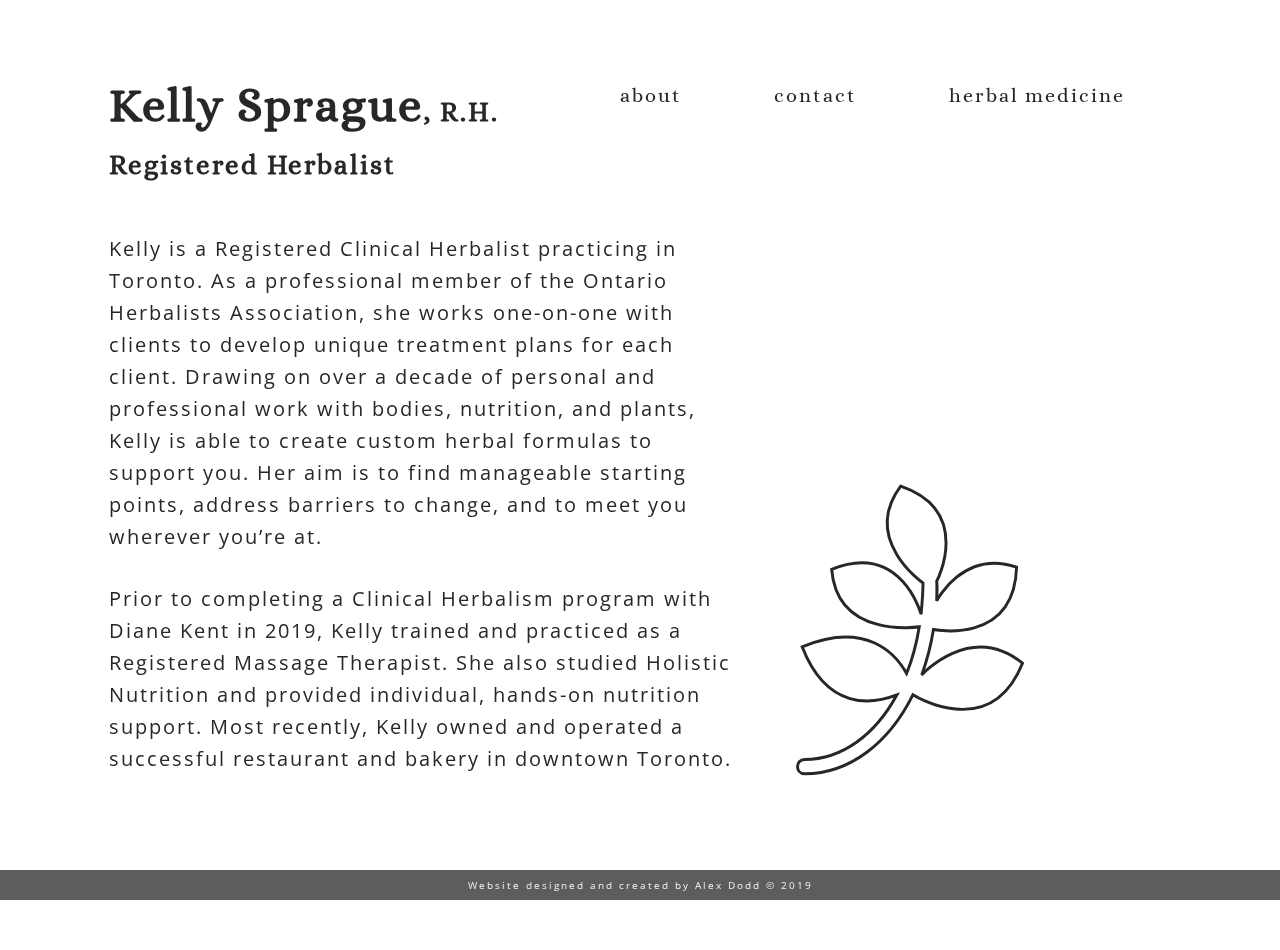
==== about.html @ 2f484fe4 "updating client requests" ====
<!DOCTYPE html>
<html lang="en">
<head>
	<meta charset="UTF-8">
	<meta name="viewport" content="width=device-width, initial-scale=0.8">
	<meta http-equiv="X-UA-Compatible" content="ie=edge">
	<link href="https://fonts.googleapis.com/css?family=Alice|Open+Sans&display=swap" rel="stylesheet"> 
	<link rel="stylesheet" href="./styles/style.css">
	<title>Kelly Sprague | Registered Herbalist</title>
</head>
<body class="home">
	<div class="outerWrapper">
		<header>
			<div class="wrapper">
				<div class="headerBox">
					<h1>Kelly Sprague<span>, R.H.</span></h1>
					<h2>Registered Herbalist</h2>
				</div>
				<nav>
					<ul>
						<li><a href="./about.html">about</a></li>
						<!-- <li><a href="./consultation.html">consultation</a></li> -->
						<li><a href="./contact.html">contact</a></li>
						<li><a href="./herbalmedicine.html">herbal medicine</a></li>
					</ul>
				</nav>
				<div id="hamburger" class="hamburger">
					<span></span>
					<span></span>
					<span></span>
					<span></span>
				</div>
			</div>
		</header>
		<main>
			<div class="wrapper">
				<div>
					<p>Kelly is a Registered Clinical Herbalist practicing in Toronto. As a professional member of the Ontario Herbalists Association, she works one-on-one with clients to develop unique treatment plans for each client. Drawing on over a decade of personal and professional work with bodies, nutrition, and plants, Kelly is able to create custom herbal formulas to support you. Her aim is to find manageable starting points, address barriers to change, and to meet you wherever you’re at.</p>
					<p>Prior to completing a Clinical Herbalism program with Diane Kent in 2019, Kelly trained and practiced as a Registered Massage Therapist. She also studied Holistic Nutrition and provided individual, hands-on nutrition support. Most recently, Kelly owned and operated a successful restaurant and bakery in downtown Toronto.</p>
				</div>
				<svg aria-hidden="true" focusable="false" data-prefix="fab" data-icon="pagelines"
					class="svg-inline--fa fa-pagelines fa-w-12" role="img" xmlns="http://www.w3.org/2000/svg" viewBox="0 0 384 512">
					<path stroke="#272727" fill-opacity="0" stroke-width="5"
						d="M384 312.7c-55.1 136.7-187.1 54-187.1 54-40.5 81.8-107.4 134.4-184.6 134.7-16.1 0-16.6-24.4 0-24.4 64.4-.3 120.5-42.7 157.2-110.1-41.1 15.9-118.6 27.9-161.6-82.2 109-44.9 159.1 11.2 178.3 45.5 9.9-24.4 17-50.9 21.6-79.7 0 0-139.7 21.9-149.5-98.1 119.1-47.9 152.6 76.7 152.6 76.7 1.6-16.7 3.3-52.6 3.3-53.4 0 0-106.3-73.7-38.1-165.2 124.6 43 61.4 162.4 61.4 162.4.5 1.6.5 23.8 0 33.4 0 0 45.2-89 136.4-57.5-4.2 134-141.9 106.4-141.9 106.4-4.4 27.4-11.2 53.4-20 77.5 0 0 83-91.8 172-20z">
					</path>
				</svg>
			</div>
		</main>
	</div>
	<footer>
		<div class="wrapper">
			<p>Website designed and created by <a href="http://alexdodd.ca" target=_blank rel="noopener noreferrer">Alex Dodd</a> &copy 2019</p>
		</div>
	</footer>
	<script src="./scripts/jQuery.js"></script>
	<script src="./scripts/script.js"></script>
</body>
</html>
---- styles/style.css ----
html {
  line-height: 1.15;
  -ms-text-size-adjust: 100%;
  -webkit-text-size-adjust: 100%;
}

body {
  margin: 0;
}

article, aside, footer, header, nav, section {
  display: block;
}

h1 {
  font-size: 2em;
  margin: .67em 0;
}

figcaption, figure, main {
  display: block;
}

figure {
  margin: 1em 40px;
}

hr {
  -webkit-box-sizing: content-box;
          box-sizing: content-box;
  height: 0;
  overflow: visible;
}

pre {
  font-family: monospace,monospace;
  font-size: 1em;
}

a {
  background-color: transparent;
  -webkit-text-decoration-skip: objects;
}

abbr[title] {
  border-bottom: none;
  text-decoration: underline;
  -webkit-text-decoration: underline dotted;
          text-decoration: underline dotted;
}

b, strong {
  font-weight: inherit;
}

b, strong {
  font-weight: bolder;
}

code, kbd, samp {
  font-family: monospace,monospace;
  font-size: 1em;
}

dfn {
  font-style: italic;
}

mark {
  background-color: #ff0;
  color: #000;
}

small {
  font-size: 80%;
}

sub, sup {
  font-size: 75%;
  line-height: 0;
  position: relative;
  vertical-align: baseline;
}

sub {
  bottom: -.25em;
}

sup {
  top: -.5em;
}

audio, video {
  display: inline-block;
}

audio:not([controls]) {
  display: none;
  height: 0;
}

img {
  border-style: none;
}

svg:not(:root) {
  overflow: hidden;
}

button, input, optgroup, select, textarea {
  font-family: sans-serif;
  font-size: 100%;
  line-height: 1.15;
  margin: 0;
}

button, input {
  overflow: visible;
}

button, select {
  text-transform: none;
}

button, html [type=button], [type=reset], [type=submit] {
  -webkit-appearance: button;
}

button::-moz-focus-inner, [type=button]::-moz-focus-inner, [type=reset]::-moz-focus-inner, [type=submit]::-moz-focus-inner {
  border-style: none;
  padding: 0;
}

button:-moz-focusring, [type=button]:-moz-focusring, [type=reset]:-moz-focusring, [type=submit]:-moz-focusring {
  outline: 1px dotted ButtonText;
}

fieldset {
  padding: .35em .75em .625em;
}

legend {
  -webkit-box-sizing: border-box;
          box-sizing: border-box;
  color: inherit;
  display: table;
  max-width: 100%;
  padding: 0;
  white-space: normal;
}

progress {
  display: inline-block;
  vertical-align: baseline;
}

textarea {
  overflow: auto;
}

[type=checkbox], [type=radio] {
  -webkit-box-sizing: border-box;
          box-sizing: border-box;
  padding: 0;
}

[type=number]::-webkit-inner-spin-button, [type=number]::-webkit-outer-spin-button {
  height: auto;
}

[type=search] {
  -webkit-appearance: textfield;
  outline-offset: -2px;
}

[type=search]::-webkit-search-cancel-button, [type=search]::-webkit-search-decoration {
  -webkit-appearance: none;
}

::-webkit-file-upload-button {
  -webkit-appearance: button;
  font: inherit;
}

details, menu {
  display: block;
}

summary {
  display: list-item;
}

canvas {
  display: inline-block;
}

template {
  display: none;
}

[hidden] {
  display: none;
}

.clearfix:after {
  visibility: hidden;
  display: block;
  font-size: 0;
  content: '';
  clear: both;
  height: 0;
}

html {
  -webkit-box-sizing: border-box;
  box-sizing: border-box;
}

*, *:before, *:after {
  -webkit-box-sizing: inherit;
          box-sizing: inherit;
}

.sr-only {
  position: absolute;
  width: 1px;
  height: 1px;
  margin: -1px;
  border: 0;
  padding: 0;
  white-space: nowrap;
  -webkit-clip-path: inset(100%);
          clip-path: inset(100%);
  clip: rect(0 0 0 0);
  overflow: hidden;
}

html {
  color: #272727;
  font-size: 125%;
  font-family: "Alice", serif;
  font-weight: 400;
  overflow-x: hidden;
}

p {
  font-family: "Open Sans", sans-serif;
}

.outerWrapper {
  margin: 50px;
}

.wrapper {
  position: relative;
  max-width: 1100px;
  width: 90%;
  margin: 0 auto;
}

body {
  margin: 0;
  line-height: 32px;
  letter-spacing: 2px;
}

header .wrapper {
  display: -webkit-box;
  display: -ms-flexbox;
  display: flex;
}

header .wrapper .headerBox {
  width: 40%;
}

header .wrapper .headerBox h1 {
  margin-bottom: 20px;
  font-size: 2.37rem;
  line-height: 1;
}

header .wrapper .headerBox h1 span {
  font-size: 1.33rem;
}

header .wrapper .headerBox h2 {
  margin-top: 0;
  font-size: 1.33rem;
}

header .wrapper .headerBox h3 {
  font-size: 1rem;
}

nav {
  display: -webkit-box;
  display: -ms-flexbox;
  display: flex;
  -webkit-box-pack: center;
      -ms-flex-pack: center;
          justify-content: center;
  width: 60%;
  margin: 0 auto;
  padding: 0;
}

nav ul {
  display: -webkit-box;
  display: -ms-flexbox;
  display: flex;
  -ms-flex-pack: distribute;
      justify-content: space-around;
  width: 100%;
  list-style: none;
}

nav ul li {
  margin: 10px;
}

nav a {
  position: relative;
  text-decoration: none;
  padding-bottom: 8px;
}

nav a:before, nav a:after {
  content: '';
  position: absolute;
  bottom: 2px;
  left: 0;
  right: 0;
  height: 1.5px;
  background-color: #385b4f;
}

nav a:before {
  opacity: 0;
  -webkit-transform: translateY(-8px);
          transform: translateY(-8px);
  -webkit-transition: opacity 0s, -webkit-transform 0s cubic-bezier(0.175, 0.885, 0.32, 1.275);
  transition: opacity 0s, -webkit-transform 0s cubic-bezier(0.175, 0.885, 0.32, 1.275);
  transition: transform 0s cubic-bezier(0.175, 0.885, 0.32, 1.275), opacity 0s;
  transition: transform 0s cubic-bezier(0.175, 0.885, 0.32, 1.275), opacity 0s, -webkit-transform 0s cubic-bezier(0.175, 0.885, 0.32, 1.275);
}

nav a:after {
  opacity: 0;
  -webkit-transform: translateY(4px);
          transform: translateY(4px);
  -webkit-transition: opacity 0.2s, -webkit-transform 0.2s cubic-bezier(0.175, 0.885, 0.32, 1.275);
  transition: opacity 0.2s, -webkit-transform 0.2s cubic-bezier(0.175, 0.885, 0.32, 1.275);
  transition: transform 0.2s cubic-bezier(0.175, 0.885, 0.32, 1.275), opacity 0.2s;
  transition: transform 0.2s cubic-bezier(0.175, 0.885, 0.32, 1.275), opacity 0.2s, -webkit-transform 0.2s cubic-bezier(0.175, 0.885, 0.32, 1.275);
}

nav a:hover:before, nav a:hover:after, nav a:focus:before, nav a:focus:after {
  opacity: 1;
  -webkit-transform: translateY(0);
          transform: translateY(0);
}

nav a:hover:before, nav a:focus:before {
  -webkit-transition: opacity 0.2s, -webkit-transform 0.2s cubic-bezier(0.175, 0.885, 0.32, 1.275);
  transition: opacity 0.2s, -webkit-transform 0.2s cubic-bezier(0.175, 0.885, 0.32, 1.275);
  transition: transform 0.2s cubic-bezier(0.175, 0.885, 0.32, 1.275), opacity 0.2s;
  transition: transform 0.2s cubic-bezier(0.175, 0.885, 0.32, 1.275), opacity 0.2s, -webkit-transform 0.2s cubic-bezier(0.175, 0.885, 0.32, 1.275);
}

nav a:hover:after, nav a:focus:after {
  -webkit-transition: opacity 0s 0.2s, -webkit-transform 0s 0.2s cubic-bezier(0.175, 0.885, 0.32, 1.275);
  transition: opacity 0s 0.2s, -webkit-transform 0s 0.2s cubic-bezier(0.175, 0.885, 0.32, 1.275);
  transition: transform 0s 0.2s cubic-bezier(0.175, 0.885, 0.32, 1.275), opacity 0s 0.2s;
  transition: transform 0s 0.2s cubic-bezier(0.175, 0.885, 0.32, 1.275), opacity 0s 0.2s, -webkit-transform 0s 0.2s cubic-bezier(0.175, 0.885, 0.32, 1.275);
}

.hamburger {
  width: 35px;
  height: 25px;
  position: fixed;
  top: 40px;
  right: 80px;
  display: none;
  -webkit-transform: rotate(0deg);
  transform: rotate(0deg);
  -webkit-transition: .5s ease-in-out;
  transition: .5s ease-in-out;
  cursor: pointer;
}

.hamburger span {
  display: block;
  position: absolute;
  height: 4px;
  width: 100%;
  background: #272727;
  border-radius: 9px;
  opacity: 1;
  left: 0;
  -webkit-transform: rotate(0deg);
  transform: rotate(0deg);
  -webkit-transition: .25s ease-in-out;
  transition: .25s ease-in-out;
}

.hamburger span:nth-child(1) {
  top: 0px;
}

.hamburger span:nth-child(2),
.hamburger span:nth-child(3) {
  top: 9px;
}

.hamburger span:nth-child(4) {
  top: 18px;
}

.hamburger.open span:nth-child(1) {
  top: 18px;
  width: 0%;
  left: 50%;
}

.hamburger.open span:nth-child(2) {
  -webkit-transform: rotate(45deg);
  transform: rotate(45deg);
}

.hamburger.open span:nth-child(3) {
  -webkit-transform: rotate(-45deg);
  transform: rotate(-45deg);
}

.hamburger.open span:nth-child(4) {
  top: 18px;
  width: 0%;
  left: 50%;
}

img {
  width: 100%;
}

a {
  text-decoration: none;
  color: #272727;
}

.clickHere {
  font-weight: 600;
}

svg.fa-pagelines {
  position: fixed;
  right: 220px;
  bottom: 120px;
  height: 300px;
  width: 300px;
  z-index: -1;
}

footer {
  position: fixed;
  bottom: 0;
  display: -webkit-box;
  display: -ms-flexbox;
  display: flex;
  -webkit-box-align: center;
      -ms-flex-align: center;
          align-items: center;
  background: rgba(39, 39, 39, 0.75);
  width: 100%;
  height: 30px;
  color: #f0f0f0;
  padding: 10px 0;
  text-align: center;
}

footer .wrapper p {
  width: 100%;
  margin: 0;
  font-size: .5rem;
}

footer a {
  color: #f0f0f0;
}

footer a:hover {
  color: #b27409;
}

@media (max-width: 1150px) {
  header .wrapper .headerBox {
    width: 100%;
  }
  header .wrapper nav {
    display: none;
  }
  header .wrapper .hamburger {
    display: block;
  }
}

main .wrapper {
  display: -webkit-box;
  display: -ms-flexbox;
  display: flex;
}

.home {
  width: 100%;
  height: 100vh;
}

.home p {
  width: 60%;
  margin: 30px 0;
}

.consultation {
  width: 100%;
  height: 100vh;
}

.consultation nav ul li:nth-of-type(2) a {
  color: #385b4f;
  text-shadow: 1px 1px #272727;
}

.consultation p {
  width: 60%;
  margin: 50px 0 0;
}

.consultation p a {
  -webkit-transition: .3s;
  transition: .3s;
}

.consultation p a:hover {
  color: #385b4f;
}

.consultation .contactForm {
  display: -webkit-box;
  display: -ms-flexbox;
  display: flex;
  width: 100%;
}

.consultation .socialIcons {
  display: -webkit-box;
  display: -ms-flexbox;
  display: flex;
  -ms-flex-wrap: wrap;
      flex-wrap: wrap;
  -webkit-box-pack: justify;
      -ms-flex-pack: justify;
          justify-content: space-between;
  width: 25%;
  margin: 30px;
}

.consultation .socialIcons svg {
  height: 50px;
  width: 50px;
  -webkit-transition: .3s;
  transition: .3s;
}

.consultation .socialIcons svg:hover {
  color: #385b4f;
}

.consultation form {
  display: -webkit-box;
  display: -ms-flexbox;
  display: flex;
  -webkit-box-orient: vertical;
  -webkit-box-direction: normal;
      -ms-flex-direction: column;
          flex-direction: column;
  -webkit-box-align: end;
      -ms-flex-align: end;
          align-items: flex-end;
  width: 55%;
  padding: 30px;
}

.consultation form fieldset {
  display: -webkit-box;
  display: -ms-flexbox;
  display: flex;
  -webkit-box-orient: vertical;
  -webkit-box-direction: normal;
      -ms-flex-direction: column;
          flex-direction: column;
  -webkit-box-align: space-between;
      -ms-flex-align: space-between;
          align-items: space-between;
  width: 100%;
  padding: 0;
  border: none;
}

.consultation form input {
  height: 40px;
  padding-left: 15px;
  margin: 0 0 10px;
  border: 2px solid #272727;
  border-radius: 0;
}

.consultation form .textareaBox {
  width: 100%;
  margin-bottom: 20px;
}

.consultation form .textareaBox textarea {
  height: 150px;
  width: 100%;
  padding: 5px 0 0 15px;
  border: 2px solid #272727;
  border-radius: 0;
  resize: none;
}

.consultation form .buttonBox {
  width: 100%;
  display: -webkit-box;
  display: -ms-flexbox;
  display: flex;
  -webkit-box-pack: center;
      -ms-flex-pack: center;
          justify-content: center;
}

.consultation form .buttonBox button {
  height: 40px;
  width: 130px;
  border: none;
  background-color: #385b4f;
  -webkit-transition: .3s;
  transition: .3s;
}

.consultation form .buttonBox button:hover {
  background-color: #4b7b6a;
}

.contact {
  width: 100%;
  height: 100vh;
}

.contact main p {
  width: 60%;
}

.contact main p:first-of-type {
  margin: 30px 0 0;
}

.contact p a {
  -webkit-transition: .3s;
  transition: .3s;
}

.contact p a:hover {
  color: #385b4f;
}

.contact .contactForm {
  display: -webkit-box;
  display: -ms-flexbox;
  display: flex;
  width: 100%;
}

.contact .socialIcons {
  display: -webkit-box;
  display: -ms-flexbox;
  display: flex;
  -ms-flex-wrap: wrap;
      flex-wrap: wrap;
  -webkit-box-pack: justify;
      -ms-flex-pack: justify;
          justify-content: space-between;
  width: 60%;
  margin: 30px;
  padding: 0 100px;
}

.contact .socialIcons svg {
  height: 50px;
  width: 50px;
  -webkit-transition: .3s;
  transition: .3s;
}

.contact .socialIcons svg:hover {
  color: #385b4f;
}

.contact .better-inline-booking-widget {
  position: relative;
  width: 100%;
  height: 500px;
  margin-bottom: 50px;
  overflow: hidden;
}

.contact .better-inline-booking-widget iframe {
  position: absolute;
  top: 0;
  left: 0;
  width: 100%;
  height: 100%;
}

.herbalMedicine {
  width: 100%;
  height: 100vh;
}

.herbalMedicine main p {
  font-size: .9rem;
  width: 60%;
}

.herbalMedicine main p:last-of-type {
  margin-bottom: 100px;
}
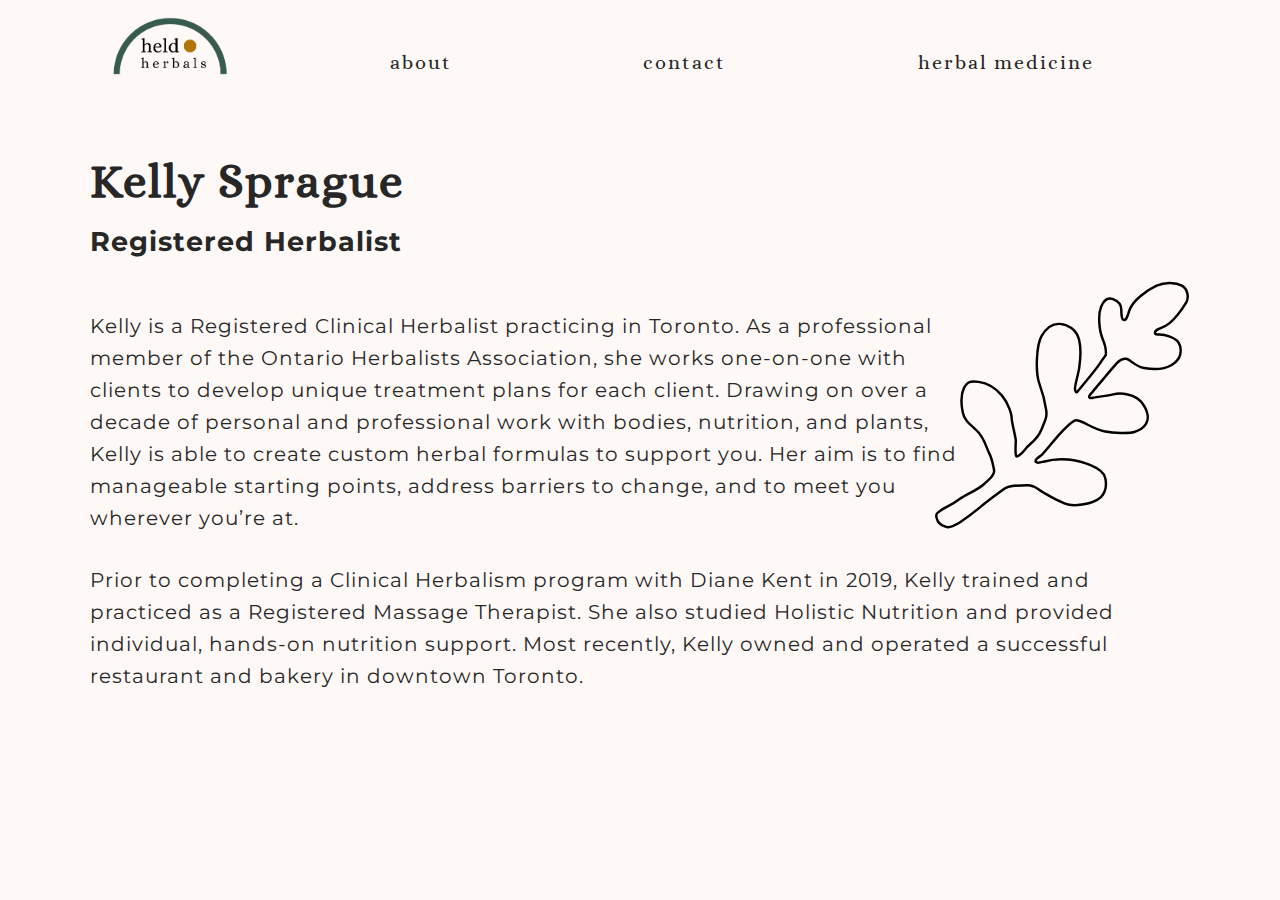
==== commit 713e8cdc: "adjusting svg and nav layout" ====
--- a/about.html
+++ b/about.html
@@ -2,56 +2,60 @@
 <html lang="en">
 <head>
 	<meta charset="UTF-8">
-	<meta name="viewport" content="width=device-width, initial-scale=0.8">
+	<meta name="viewport" content="width=device-width, initial-scale=1.0">
 	<meta http-equiv="X-UA-Compatible" content="ie=edge">
-	<link href="https://fonts.googleapis.com/css?family=Alice|Open+Sans&display=swap" rel="stylesheet"> 
+	<link href="https://fonts.googleapis.com/css?family=Alice|Montserrat&display=swap" rel="stylesheet"> 
 	<link rel="stylesheet" href="./styles/style.css">
 	<title>Kelly Sprague | Registered Herbalist</title>
 </head>
 <body class="home">
-	<div class="outerWrapper">
-		<header>
-			<div class="wrapper">
-				<div class="headerBox">
-					<h1>Kelly Sprague<span>, R.H.</span></h1>
-					<h2>Registered Herbalist</h2>
+	<header>
+		<div class="wrapper">
+			<nav>
+				<div class="image-container">
+					<img src="./assets/logo.png" alt="">
 				</div>
-				<nav>
-					<ul>
-						<li><a href="./about.html">about</a></li>
-						<!-- <li><a href="./consultation.html">consultation</a></li> -->
-						<li><a href="./contact.html">contact</a></li>
-						<li><a href="./herbalmedicine.html">herbal medicine</a></li>
-					</ul>
-				</nav>
-				<div id="hamburger" class="hamburger">
-					<span></span>
-					<span></span>
-					<span></span>
-					<span></span>
+				<ul>
+					<li><a href="./about.html">about</a></li>
+					<!-- <li><a href="./consultation.html">consultation</a></li> -->
+					<li><a href="./contact.html">contact</a></li>
+					<li><a href="./herbalmedicine.html">herbal medicine</a></li>
+				</ul>
+			</nav>
+			<div id="hamburger" class="hamburger">
+				<span></span>
+				<span></span>
+				<span></span>
+				<span></span>
+			</div>
+			<div class="headerBox">
+				<h1>Kelly Sprague</h1>
+				<h2>Registered Herbalist</h2>
+			</div>
+		</div>
+	</header>
+	<main>
+		<div class="wrapper">
+			<div>
+				<img src="./assets/plant-4.svg" alt="">
+				<p>Kelly is a Registered Clinical Herbalist practicing in Toronto. As a professional member of the Ontario Herbalists Association, she works one-on-one with clients to develop unique treatment plans for each client. Drawing on over a decade of personal and professional work with bodies, nutrition, and plants, Kelly is able to create custom herbal formulas to support you. Her aim is to find manageable starting points, address barriers to change, and to meet you wherever you’re at.</p>
+				<p>Prior to completing a Clinical Herbalism program with Diane Kent in 2019, Kelly trained and practiced as a Registered Massage Therapist. She also studied Holistic Nutrition and provided individual, hands-on nutrition support. Most recently, Kelly owned and operated a successful restaurant and bakery in downtown Toronto.</p>
+			</div>
+		</div>
+		<!-- <section>
+			<div>
+				<div class="contact-info">
+	
 				</div>
+				<a href="./contact.html" class="book-now">Book Now</a>
 			</div>
-		</header>
-		<main>
-			<div class="wrapper">
-				<div>
-					<p>Kelly is a Registered Clinical Herbalist practicing in Toronto. As a professional member of the Ontario Herbalists Association, she works one-on-one with clients to develop unique treatment plans for each client. Drawing on over a decade of personal and professional work with bodies, nutrition, and plants, Kelly is able to create custom herbal formulas to support you. Her aim is to find manageable starting points, address barriers to change, and to meet you wherever you’re at.</p>
-					<p>Prior to completing a Clinical Herbalism program with Diane Kent in 2019, Kelly trained and practiced as a Registered Massage Therapist. She also studied Holistic Nutrition and provided individual, hands-on nutrition support. Most recently, Kelly owned and operated a successful restaurant and bakery in downtown Toronto.</p>
-				</div>
-				<svg aria-hidden="true" focusable="false" data-prefix="fab" data-icon="pagelines"
-					class="svg-inline--fa fa-pagelines fa-w-12" role="img" xmlns="http://www.w3.org/2000/svg" viewBox="0 0 384 512">
-					<path stroke="#272727" fill-opacity="0" stroke-width="5"
-						d="M384 312.7c-55.1 136.7-187.1 54-187.1 54-40.5 81.8-107.4 134.4-184.6 134.7-16.1 0-16.6-24.4 0-24.4 64.4-.3 120.5-42.7 157.2-110.1-41.1 15.9-118.6 27.9-161.6-82.2 109-44.9 159.1 11.2 178.3 45.5 9.9-24.4 17-50.9 21.6-79.7 0 0-139.7 21.9-149.5-98.1 119.1-47.9 152.6 76.7 152.6 76.7 1.6-16.7 3.3-52.6 3.3-53.4 0 0-106.3-73.7-38.1-165.2 124.6 43 61.4 162.4 61.4 162.4.5 1.6.5 23.8 0 33.4 0 0 45.2-89 136.4-57.5-4.2 134-141.9 106.4-141.9 106.4-4.4 27.4-11.2 53.4-20 77.5 0 0 83-91.8 172-20z">
-					</path>
-				</svg>
-			</div>
-		</main>
-	</div>
-	<footer>
+		</section> -->
+	</main>
+	<!-- <footer>
 		<div class="wrapper">
 			<p>Website designed and created by <a href="http://alexdodd.ca" target=_blank rel="noopener noreferrer">Alex Dodd</a> &copy 2019</p>
 		</div>
-	</footer>
+	</footer> -->
 	<script src="./scripts/jQuery.js"></script>
 	<script src="./scripts/script.js"></script>
 </body>
--- a/styles/style.css
+++ b/styles/style.css
@@ -236,19 +236,17 @@
 }
 
 html {
+  font-size: 125%;
+}
+
+body {
+  background: #fef8f6;
+  margin: 0;
   color: #272727;
-  font-size: 125%;
   font-family: "Alice", serif;
   font-weight: 400;
-  overflow-x: hidden;
-}
-
-p {
-  font-family: "Open Sans", sans-serif;
-}
-
-.outerWrapper {
-  margin: 50px;
+  line-height: 32px;
+  letter-spacing: 2px;
 }
 
 .wrapper {
@@ -258,38 +256,45 @@
   margin: 0 auto;
 }
 
-body {
+img {
+  width: 100%;
+  height: auto;
+}
+
+a {
+  text-decoration: none;
+  color: #272727;
+}
+
+ul,
+ol {
   margin: 0;
-  line-height: 32px;
-  letter-spacing: 2px;
-}
-
-header .wrapper {
-  display: -webkit-box;
-  display: -ms-flexbox;
-  display: flex;
-}
-
-header .wrapper .headerBox {
-  width: 40%;
-}
-
-header .wrapper .headerBox h1 {
+  padding: 0;
+  list-style: none;
+}
+
+p,
+h2 {
+  font-family: "Montserrat", sans-serif;
+  letter-spacing: 1px;
+}
+
+header .wrapper h1 {
   margin-bottom: 20px;
   font-size: 2.37rem;
   line-height: 1;
 }
 
-header .wrapper .headerBox h1 span {
+header .wrapper h1 span {
   font-size: 1.33rem;
 }
 
-header .wrapper .headerBox h2 {
+header .wrapper h2 {
   margin-top: 0;
   font-size: 1.33rem;
 }
 
-header .wrapper .headerBox h3 {
+header .wrapper h3 {
   font-size: 1rem;
 }
 
@@ -300,19 +305,27 @@
   -webkit-box-pack: center;
       -ms-flex-pack: center;
           justify-content: center;
-  width: 60%;
+  -webkit-box-align: center;
+      -ms-flex-align: center;
+          align-items: center;
   margin: 0 auto;
   padding: 0;
 }
 
+nav .image-container {
+  width: 250px;
+}
+
 nav ul {
   display: -webkit-box;
   display: -ms-flexbox;
   display: flex;
   -ms-flex-pack: distribute;
       justify-content: space-around;
-  width: 100%;
-  list-style: none;
+  -webkit-box-align: center;
+      -ms-flex-align: center;
+          align-items: center;
+  width: 100%;
 }
 
 nav ul li {
@@ -332,7 +345,7 @@
   left: 0;
   right: 0;
   height: 1.5px;
-  background-color: #385b4f;
+  background-color: #b27409;
 }
 
 nav a:before {
@@ -439,13 +452,16 @@
   left: 50%;
 }
 
-img {
-  width: 100%;
-}
-
-a {
-  text-decoration: none;
-  color: #272727;
+.book-now {
+  background: #272727;
+  padding: 10px;
+  margin: 5px;
+  color: #fef8f6;
+  font-family: "Montserrat", sans-serif;
+  font-size: .75rem;
+  font-weight: 550;
+  letter-spacing: 0.2px;
+  border-radius: 5px;
 }
 
 .clickHere {
@@ -472,8 +488,7 @@
           align-items: center;
   background: rgba(39, 39, 39, 0.75);
   width: 100%;
-  height: 30px;
-  color: #f0f0f0;
+  color: #fef8f6;
   padding: 10px 0;
   text-align: center;
 }
@@ -485,7 +500,7 @@
 }
 
 footer a {
-  color: #f0f0f0;
+  color: #fef8f6;
 }
 
 footer a:hover {
@@ -493,9 +508,6 @@
 }
 
 @media (max-width: 1150px) {
-  header .wrapper .headerBox {
-    width: 100%;
-  }
   header .wrapper nav {
     display: none;
   }
@@ -510,13 +522,21 @@
   display: flex;
 }
 
+main img {
+  float: right;
+  width: 20vw;
+  margin-left: -20px;
+  shape-outside: url("./../assets/plant-4.svg");
+  shape-margin: 0.8em;
+  shape-image-threshold: 0.5;
+}
+
 .home {
   width: 100%;
   height: 100vh;
 }
 
 .home p {
-  width: 60%;
   margin: 30px 0;
 }
 
@@ -526,7 +546,7 @@
 }
 
 .consultation nav ul li:nth-of-type(2) a {
-  color: #385b4f;
+  color: #b27409;
   text-shadow: 1px 1px #272727;
 }
 
@@ -541,7 +561,7 @@
 }
 
 .consultation p a:hover {
-  color: #385b4f;
+  color: #b27409;
 }
 
 .consultation .contactForm {
@@ -572,7 +592,7 @@
 }
 
 .consultation .socialIcons svg:hover {
-  color: #385b4f;
+  color: #b27409;
 }
 
 .consultation form {
@@ -642,13 +662,13 @@
   height: 40px;
   width: 130px;
   border: none;
-  background-color: #385b4f;
+  background-color: #b27409;
   -webkit-transition: .3s;
   transition: .3s;
 }
 
 .consultation form .buttonBox button:hover {
-  background-color: #4b7b6a;
+  background-color: #e3940b;
 }
 
 .contact {
@@ -656,8 +676,13 @@
   height: 100vh;
 }
 
-.contact main p {
-  width: 60%;
+.contact main img {
+  float: right;
+  width: 20vw;
+  margin-left: -20px;
+  shape-outside: url("./../assets/plant-4.svg");
+  shape-margin: 0.8em;
+  shape-image-threshold: 0.5;
 }
 
 .contact main p:first-of-type {
@@ -670,7 +695,7 @@
 }
 
 .contact p a:hover {
-  color: #385b4f;
+  color: #b27409;
 }
 
 .contact .contactForm {
@@ -702,15 +727,14 @@
 }
 
 .contact .socialIcons svg:hover {
-  color: #385b4f;
+  color: #b27409;
 }
 
 .contact .better-inline-booking-widget {
   position: relative;
   width: 100%;
-  height: 500px;
+  height: 566px;
   margin-bottom: 50px;
-  overflow: hidden;
 }
 
 .contact .better-inline-booking-widget iframe {
@@ -726,9 +750,17 @@
   height: 100vh;
 }
 
+.herbalMedicine main img {
+  float: right;
+  width: 20vw;
+  margin-left: -20px;
+  shape-outside: url("./../assets/plant-4.svg");
+  shape-margin: 0.8em;
+  shape-image-threshold: 0.5;
+}
+
 .herbalMedicine main p {
   font-size: .9rem;
-  width: 60%;
 }
 
 .herbalMedicine main p:last-of-type {
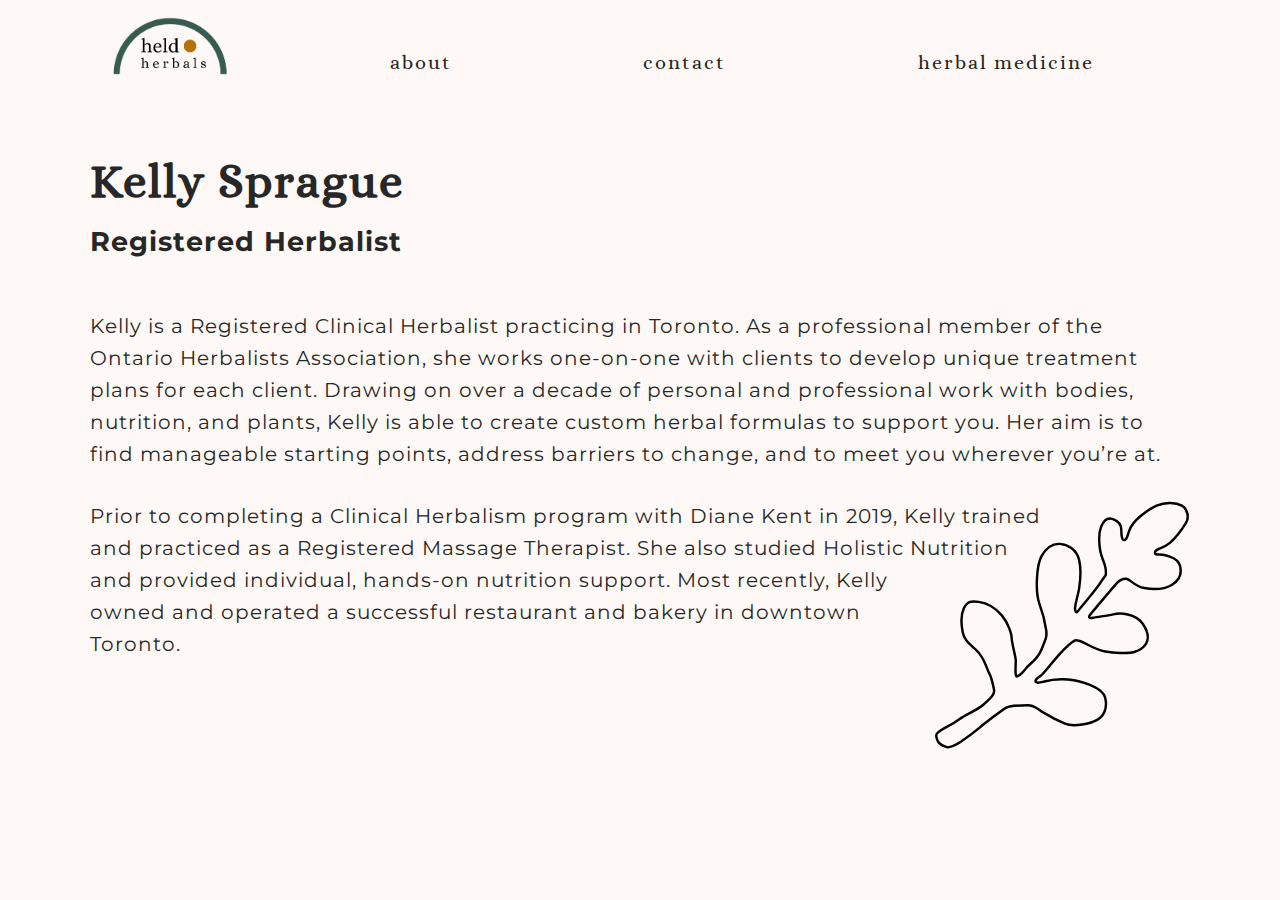
==== commit e65e2726: "adjusting svg's" ====
--- a/about.html
+++ b/about.html
@@ -37,8 +37,8 @@
 	<main>
 		<div class="wrapper">
 			<div>
+				<p>Kelly is a Registered Clinical Herbalist practicing in Toronto. As a professional member of the Ontario Herbalists Association, she works one-on-one with clients to develop unique treatment plans for each client. Drawing on over a decade of personal and professional work with bodies, nutrition, and plants, Kelly is able to create custom herbal formulas to support you. Her aim is to find manageable starting points, address barriers to change, and to meet you wherever you’re at.</p>
 				<img src="./assets/plant-4.svg" alt="">
-				<p>Kelly is a Registered Clinical Herbalist practicing in Toronto. As a professional member of the Ontario Herbalists Association, she works one-on-one with clients to develop unique treatment plans for each client. Drawing on over a decade of personal and professional work with bodies, nutrition, and plants, Kelly is able to create custom herbal formulas to support you. Her aim is to find manageable starting points, address barriers to change, and to meet you wherever you’re at.</p>
 				<p>Prior to completing a Clinical Herbalism program with Diane Kent in 2019, Kelly trained and practiced as a Registered Massage Therapist. She also studied Holistic Nutrition and provided individual, hands-on nutrition support. Most recently, Kelly owned and operated a successful restaurant and bakery in downtown Toronto.</p>
 			</div>
 		</div>
--- a/styles/style.css
+++ b/styles/style.css
@@ -730,6 +730,13 @@
   color: #b27409;
 }
 
+.contact .practice-better {
+  background-color: white;
+  height: 606px;
+  padding: 20px;
+  border: 2px solid #272727;
+}
+
 .contact .better-inline-booking-widget {
   position: relative;
   width: 100%;
